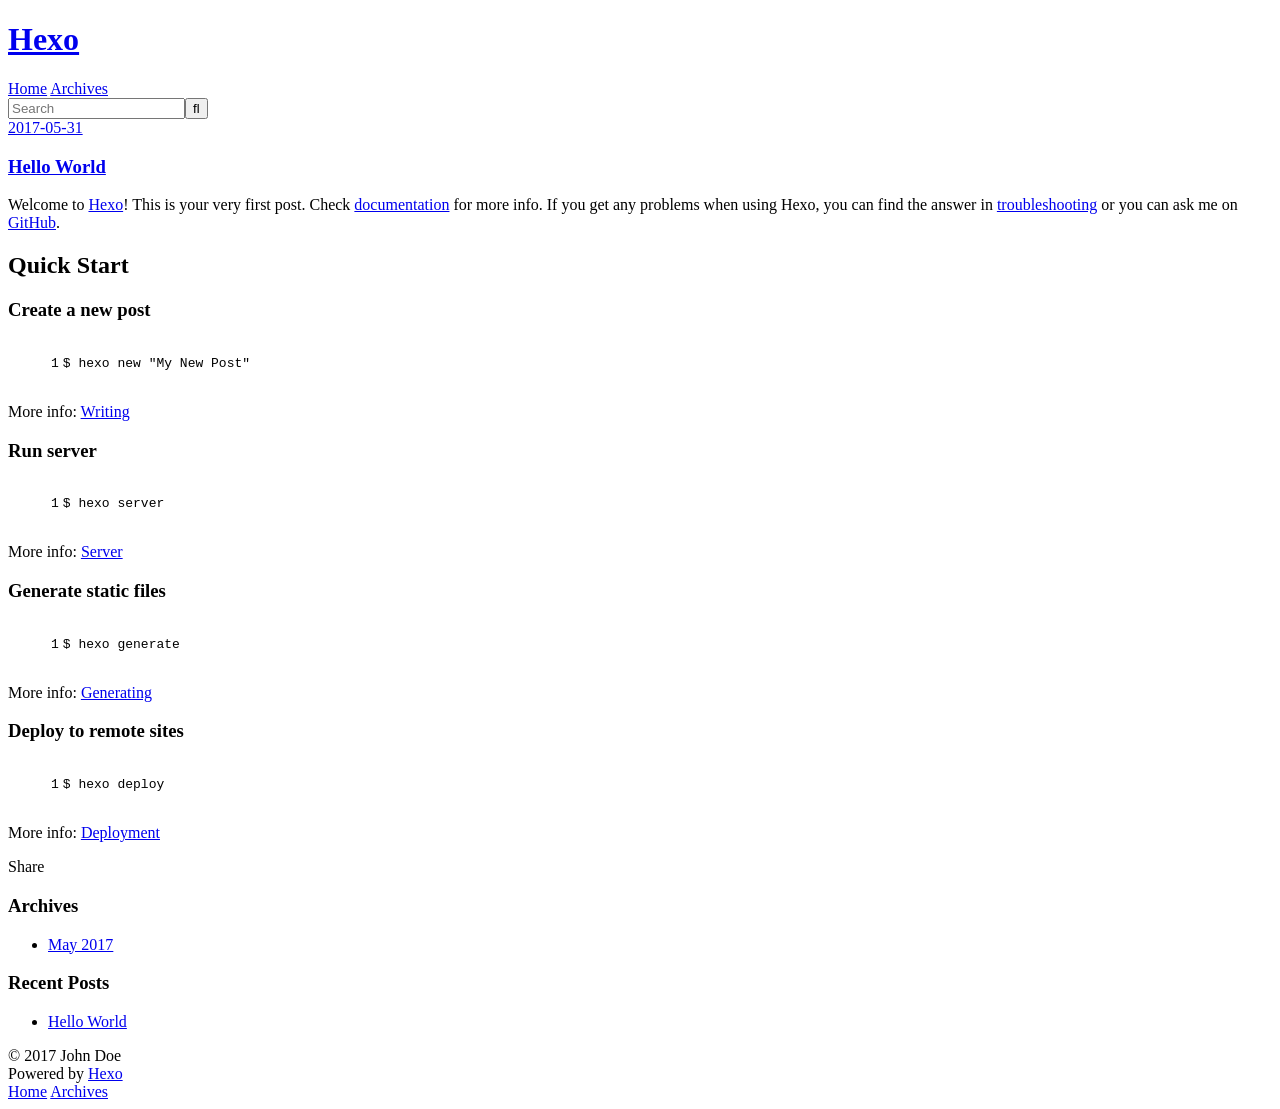
==== index.html @ 79f7629f "Site updated: 2017-05-31 01:10:40" ====
<!DOCTYPE html>
<html>
<head>
  <meta charset="utf-8">
  
  <title>Hexo</title>
  <meta name="viewport" content="width=device-width, initial-scale=1, maximum-scale=1">
  <meta property="og:type" content="website">
<meta property="og:title" content="Hexo">
<meta property="og:url" content="http://yoursite.com/index.html">
<meta property="og:site_name" content="Hexo">
<meta name="twitter:card" content="summary">
<meta name="twitter:title" content="Hexo">
  
    <link rel="alternate" href="/atom.xml" title="Hexo" type="application/atom+xml">
  
  
    <link rel="icon" href="/favicon.png">
  
  
    <link href="//fonts.googleapis.com/css?family=Source+Code+Pro" rel="stylesheet" type="text/css">
  
  <link rel="stylesheet" href="/css/style.css">
  

</head>

<body>
  <div id="container">
    <div id="wrap">
      <header id="header">
  <div id="banner"></div>
  <div id="header-outer" class="outer">
    <div id="header-title" class="inner">
      <h1 id="logo-wrap">
        <a href="/" id="logo">Hexo</a>
      </h1>
      
    </div>
    <div id="header-inner" class="inner">
      <nav id="main-nav">
        <a id="main-nav-toggle" class="nav-icon"></a>
        
          <a class="main-nav-link" href="/">Home</a>
        
          <a class="main-nav-link" href="/archives">Archives</a>
        
      </nav>
      <nav id="sub-nav">
        
          <a id="nav-rss-link" class="nav-icon" href="/atom.xml" title="RSS Feed"></a>
        
        <a id="nav-search-btn" class="nav-icon" title="Search"></a>
      </nav>
      <div id="search-form-wrap">
        <form action="//google.com/search" method="get" accept-charset="UTF-8" class="search-form"><input type="search" name="q" class="search-form-input" placeholder="Search"><button type="submit" class="search-form-submit">&#xF002;</button><input type="hidden" name="sitesearch" value="http://yoursite.com"></form>
      </div>
    </div>
  </div>
</header>
      <div class="outer">
        <section id="main">
  
    <article id="post-hello-world" class="article article-type-post" itemscope itemprop="blogPost">
  <div class="article-meta">
    <a href="/2017/05/31/hello-world/" class="article-date">
  <time datetime="2017-05-30T16:56:05.000Z" itemprop="datePublished">2017-05-31</time>
</a>
    
  </div>
  <div class="article-inner">
    
    
      <header class="article-header">
        
  
    <h1 itemprop="name">
      <a class="article-title" href="/2017/05/31/hello-world/">Hello World</a>
    </h1>
  

      </header>
    
    <div class="article-entry" itemprop="articleBody">
      
        <p>Welcome to <a href="https://hexo.io/" target="_blank" rel="external">Hexo</a>! This is your very first post. Check <a href="https://hexo.io/docs/" target="_blank" rel="external">documentation</a> for more info. If you get any problems when using Hexo, you can find the answer in <a href="https://hexo.io/docs/troubleshooting.html" target="_blank" rel="external">troubleshooting</a> or you can ask me on <a href="https://github.com/hexojs/hexo/issues" target="_blank" rel="external">GitHub</a>.</p>
<h2 id="Quick-Start"><a href="#Quick-Start" class="headerlink" title="Quick Start"></a>Quick Start</h2><h3 id="Create-a-new-post"><a href="#Create-a-new-post" class="headerlink" title="Create a new post"></a>Create a new post</h3><figure class="highlight bash"><table><tr><td class="gutter"><pre><div class="line">1</div></pre></td><td class="code"><pre><div class="line">$ hexo new <span class="string">"My New Post"</span></div></pre></td></tr></table></figure>
<p>More info: <a href="https://hexo.io/docs/writing.html" target="_blank" rel="external">Writing</a></p>
<h3 id="Run-server"><a href="#Run-server" class="headerlink" title="Run server"></a>Run server</h3><figure class="highlight bash"><table><tr><td class="gutter"><pre><div class="line">1</div></pre></td><td class="code"><pre><div class="line">$ hexo server</div></pre></td></tr></table></figure>
<p>More info: <a href="https://hexo.io/docs/server.html" target="_blank" rel="external">Server</a></p>
<h3 id="Generate-static-files"><a href="#Generate-static-files" class="headerlink" title="Generate static files"></a>Generate static files</h3><figure class="highlight bash"><table><tr><td class="gutter"><pre><div class="line">1</div></pre></td><td class="code"><pre><div class="line">$ hexo generate</div></pre></td></tr></table></figure>
<p>More info: <a href="https://hexo.io/docs/generating.html" target="_blank" rel="external">Generating</a></p>
<h3 id="Deploy-to-remote-sites"><a href="#Deploy-to-remote-sites" class="headerlink" title="Deploy to remote sites"></a>Deploy to remote sites</h3><figure class="highlight bash"><table><tr><td class="gutter"><pre><div class="line">1</div></pre></td><td class="code"><pre><div class="line">$ hexo deploy</div></pre></td></tr></table></figure>
<p>More info: <a href="https://hexo.io/docs/deployment.html" target="_blank" rel="external">Deployment</a></p>

      
    </div>
    <footer class="article-footer">
      <a data-url="http://yoursite.com/2017/05/31/hello-world/" data-id="cj3bt2xhp0000yphpkeyzbk67" class="article-share-link">Share</a>
      
      
    </footer>
  </div>
  
</article>


  

</section>
        
          <aside id="sidebar">
  
    

  
    

  
    
  
    
  <div class="widget-wrap">
    <h3 class="widget-title">Archives</h3>
    <div class="widget">
      <ul class="archive-list"><li class="archive-list-item"><a class="archive-list-link" href="/archives/2017/05/">May 2017</a></li></ul>
    </div>
  </div>


  
    
  <div class="widget-wrap">
    <h3 class="widget-title">Recent Posts</h3>
    <div class="widget">
      <ul>
        
          <li>
            <a href="/2017/05/31/hello-world/">Hello World</a>
          </li>
        
      </ul>
    </div>
  </div>

  
</aside>
        
      </div>
      <footer id="footer">
  
  <div class="outer">
    <div id="footer-info" class="inner">
      &copy; 2017 John Doe<br>
      Powered by <a href="http://hexo.io/" target="_blank">Hexo</a>
    </div>
  </div>
</footer>
    </div>
    <nav id="mobile-nav">
  
    <a href="/" class="mobile-nav-link">Home</a>
  
    <a href="/archives" class="mobile-nav-link">Archives</a>
  
</nav>
    

<script src="//ajax.googleapis.com/ajax/libs/jquery/2.0.3/jquery.min.js"></script>


  <link rel="stylesheet" href="/fancybox/jquery.fancybox.css">
  <script src="/fancybox/jquery.fancybox.pack.js"></script>


<script src="/js/script.js"></script>

  </div>
</body>
</html>
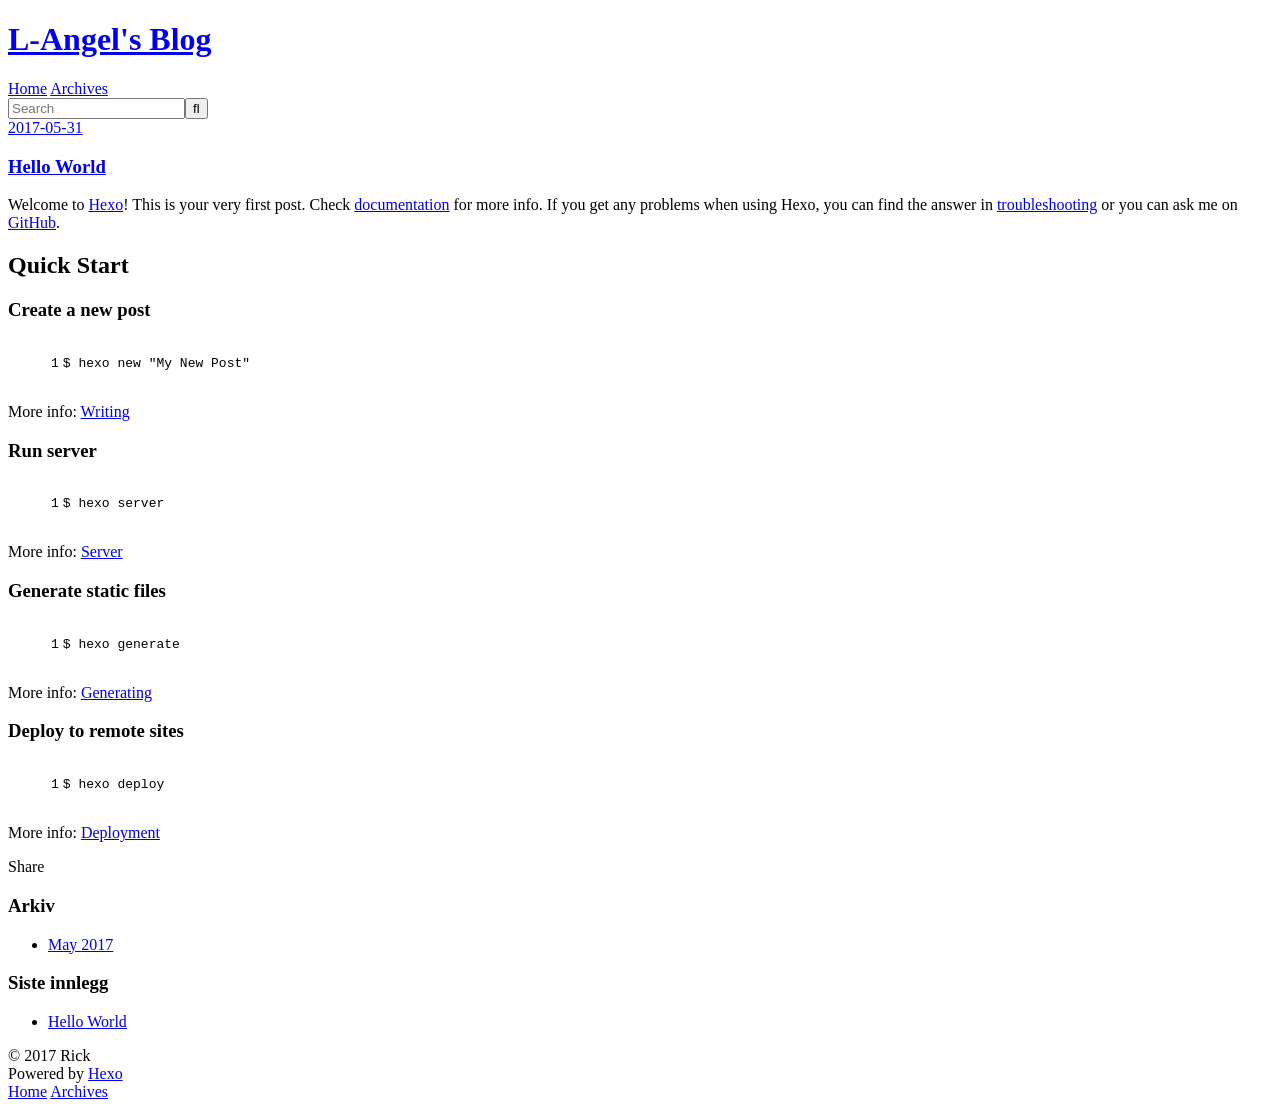
==== commit 2d90432e: "Site updated: 2017-05-31 01:12:09" ====
--- a/index.html
+++ b/index.html
@@ -3,16 +3,16 @@
 <head>
   <meta charset="utf-8">
   
-  <title>Hexo</title>
+  <title>L-Angel&#39;s Blog</title>
   <meta name="viewport" content="width=device-width, initial-scale=1, maximum-scale=1">
   <meta property="og:type" content="website">
-<meta property="og:title" content="Hexo">
-<meta property="og:url" content="http://yoursite.com/index.html">
-<meta property="og:site_name" content="Hexo">
+<meta property="og:title" content="L-Angel&#39;s Blog">
+<meta property="og:url" content="http://l-angel.net/index.html">
+<meta property="og:site_name" content="L-Angel&#39;s Blog">
 <meta name="twitter:card" content="summary">
-<meta name="twitter:title" content="Hexo">
+<meta name="twitter:title" content="L-Angel&#39;s Blog">
   
-    <link rel="alternate" href="/atom.xml" title="Hexo" type="application/atom+xml">
+    <link rel="alternate" href="/atom.xml" title="L-Angel&#39;s Blog" type="application/atom+xml">
   
   
     <link rel="icon" href="/favicon.png">
@@ -33,7 +33,7 @@
   <div id="header-outer" class="outer">
     <div id="header-title" class="inner">
       <h1 id="logo-wrap">
-        <a href="/" id="logo">Hexo</a>
+        <a href="/" id="logo">L-Angel&#39;s Blog</a>
       </h1>
       
     </div>
@@ -50,10 +50,10 @@
         
           <a id="nav-rss-link" class="nav-icon" href="/atom.xml" title="RSS Feed"></a>
         
-        <a id="nav-search-btn" class="nav-icon" title="Search"></a>
+        <a id="nav-search-btn" class="nav-icon" title="Søk"></a>
       </nav>
       <div id="search-form-wrap">
-        <form action="//google.com/search" method="get" accept-charset="UTF-8" class="search-form"><input type="search" name="q" class="search-form-input" placeholder="Search"><button type="submit" class="search-form-submit">&#xF002;</button><input type="hidden" name="sitesearch" value="http://yoursite.com"></form>
+        <form action="//google.com/search" method="get" accept-charset="UTF-8" class="search-form"><input type="search" name="q" class="search-form-input" placeholder="Search"><button type="submit" class="search-form-submit">&#xF002;</button><input type="hidden" name="sitesearch" value="http://l-angel.net"></form>
       </div>
     </div>
   </div>
@@ -96,7 +96,7 @@
       
     </div>
     <footer class="article-footer">
-      <a data-url="http://yoursite.com/2017/05/31/hello-world/" data-id="cj3bt2xhp0000yphpkeyzbk67" class="article-share-link">Share</a>
+      <a data-url="http://l-angel.net/2017/05/31/hello-world/" data-id="cj3btlwux000001hpoef4p6eh" class="article-share-link">Share</a>
       
       
     </footer>
@@ -121,7 +121,7 @@
   
     
   <div class="widget-wrap">
-    <h3 class="widget-title">Archives</h3>
+    <h3 class="widget-title">Arkiv</h3>
     <div class="widget">
       <ul class="archive-list"><li class="archive-list-item"><a class="archive-list-link" href="/archives/2017/05/">May 2017</a></li></ul>
     </div>
@@ -131,7 +131,7 @@
   
     
   <div class="widget-wrap">
-    <h3 class="widget-title">Recent Posts</h3>
+    <h3 class="widget-title">Siste innlegg</h3>
     <div class="widget">
       <ul>
         
@@ -151,7 +151,7 @@
   
   <div class="outer">
     <div id="footer-info" class="inner">
-      &copy; 2017 John Doe<br>
+      &copy; 2017 Rick<br>
       Powered by <a href="http://hexo.io/" target="_blank">Hexo</a>
     </div>
   </div>
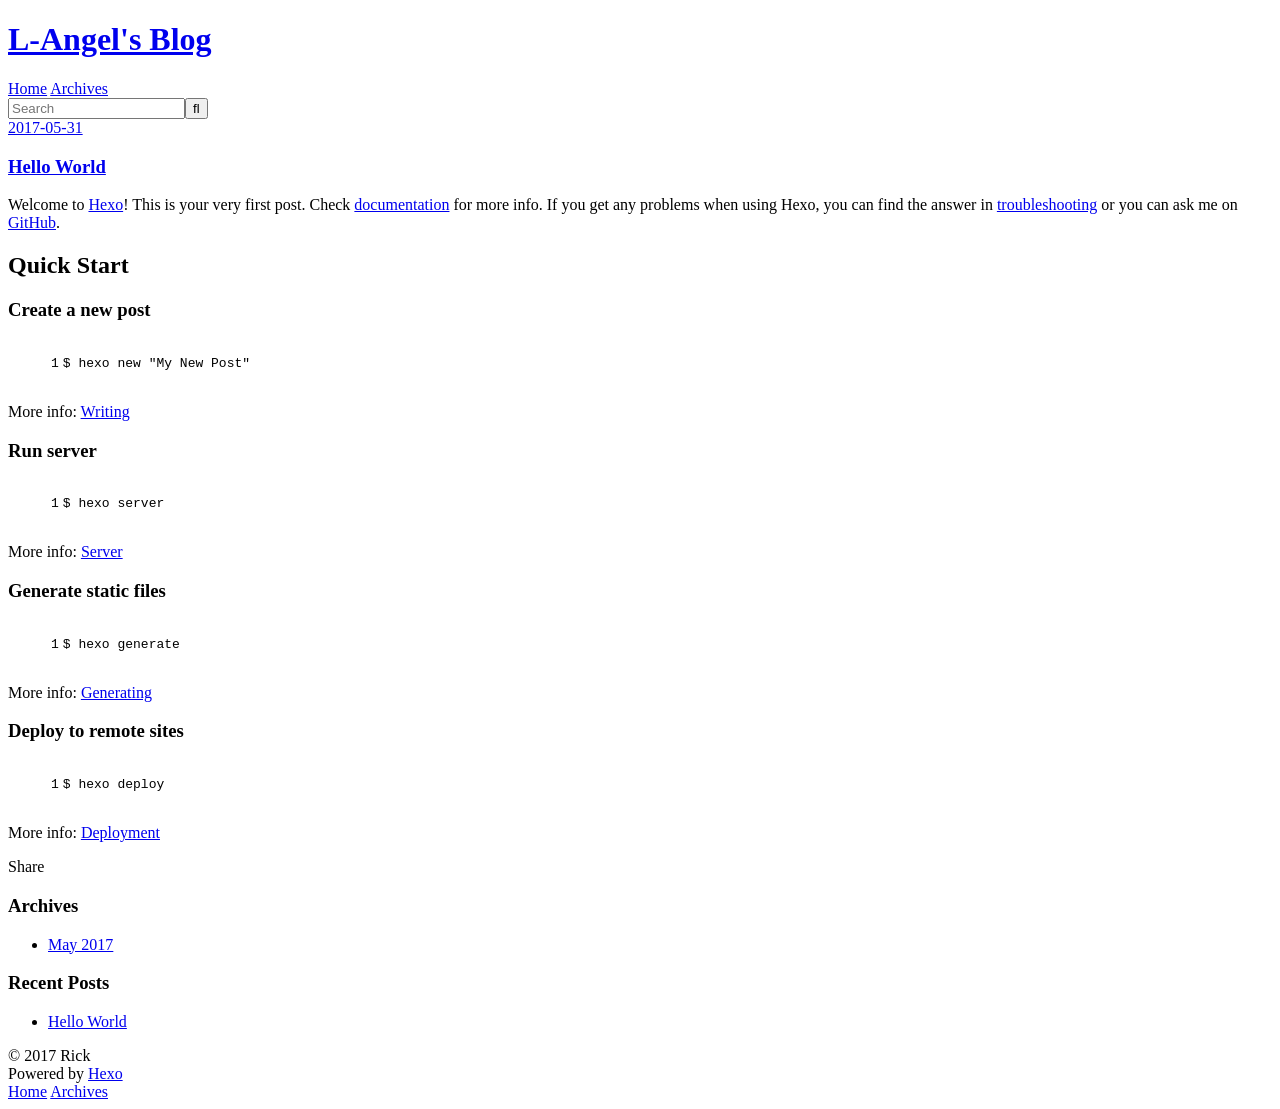
==== commit 33794821: "Site updated: 2017-05-31 01:12:41" ====
--- a/index.html
+++ b/index.html
@@ -50,7 +50,7 @@
         
           <a id="nav-rss-link" class="nav-icon" href="/atom.xml" title="RSS Feed"></a>
         
-        <a id="nav-search-btn" class="nav-icon" title="Søk"></a>
+        <a id="nav-search-btn" class="nav-icon" title="Search"></a>
       </nav>
       <div id="search-form-wrap">
         <form action="//google.com/search" method="get" accept-charset="UTF-8" class="search-form"><input type="search" name="q" class="search-form-input" placeholder="Search"><button type="submit" class="search-form-submit">&#xF002;</button><input type="hidden" name="sitesearch" value="http://l-angel.net"></form>
@@ -96,7 +96,7 @@
       
     </div>
     <footer class="article-footer">
-      <a data-url="http://l-angel.net/2017/05/31/hello-world/" data-id="cj3btlwux000001hpoef4p6eh" class="article-share-link">Share</a>
+      <a data-url="http://l-angel.net/2017/05/31/hello-world/" data-id="cj3btmihu000008hp4scx64ih" class="article-share-link">Share</a>
       
       
     </footer>
@@ -121,7 +121,7 @@
   
     
   <div class="widget-wrap">
-    <h3 class="widget-title">Arkiv</h3>
+    <h3 class="widget-title">Archives</h3>
     <div class="widget">
       <ul class="archive-list"><li class="archive-list-item"><a class="archive-list-link" href="/archives/2017/05/">May 2017</a></li></ul>
     </div>
@@ -131,7 +131,7 @@
   
     
   <div class="widget-wrap">
-    <h3 class="widget-title">Siste innlegg</h3>
+    <h3 class="widget-title">Recent Posts</h3>
     <div class="widget">
       <ul>
         
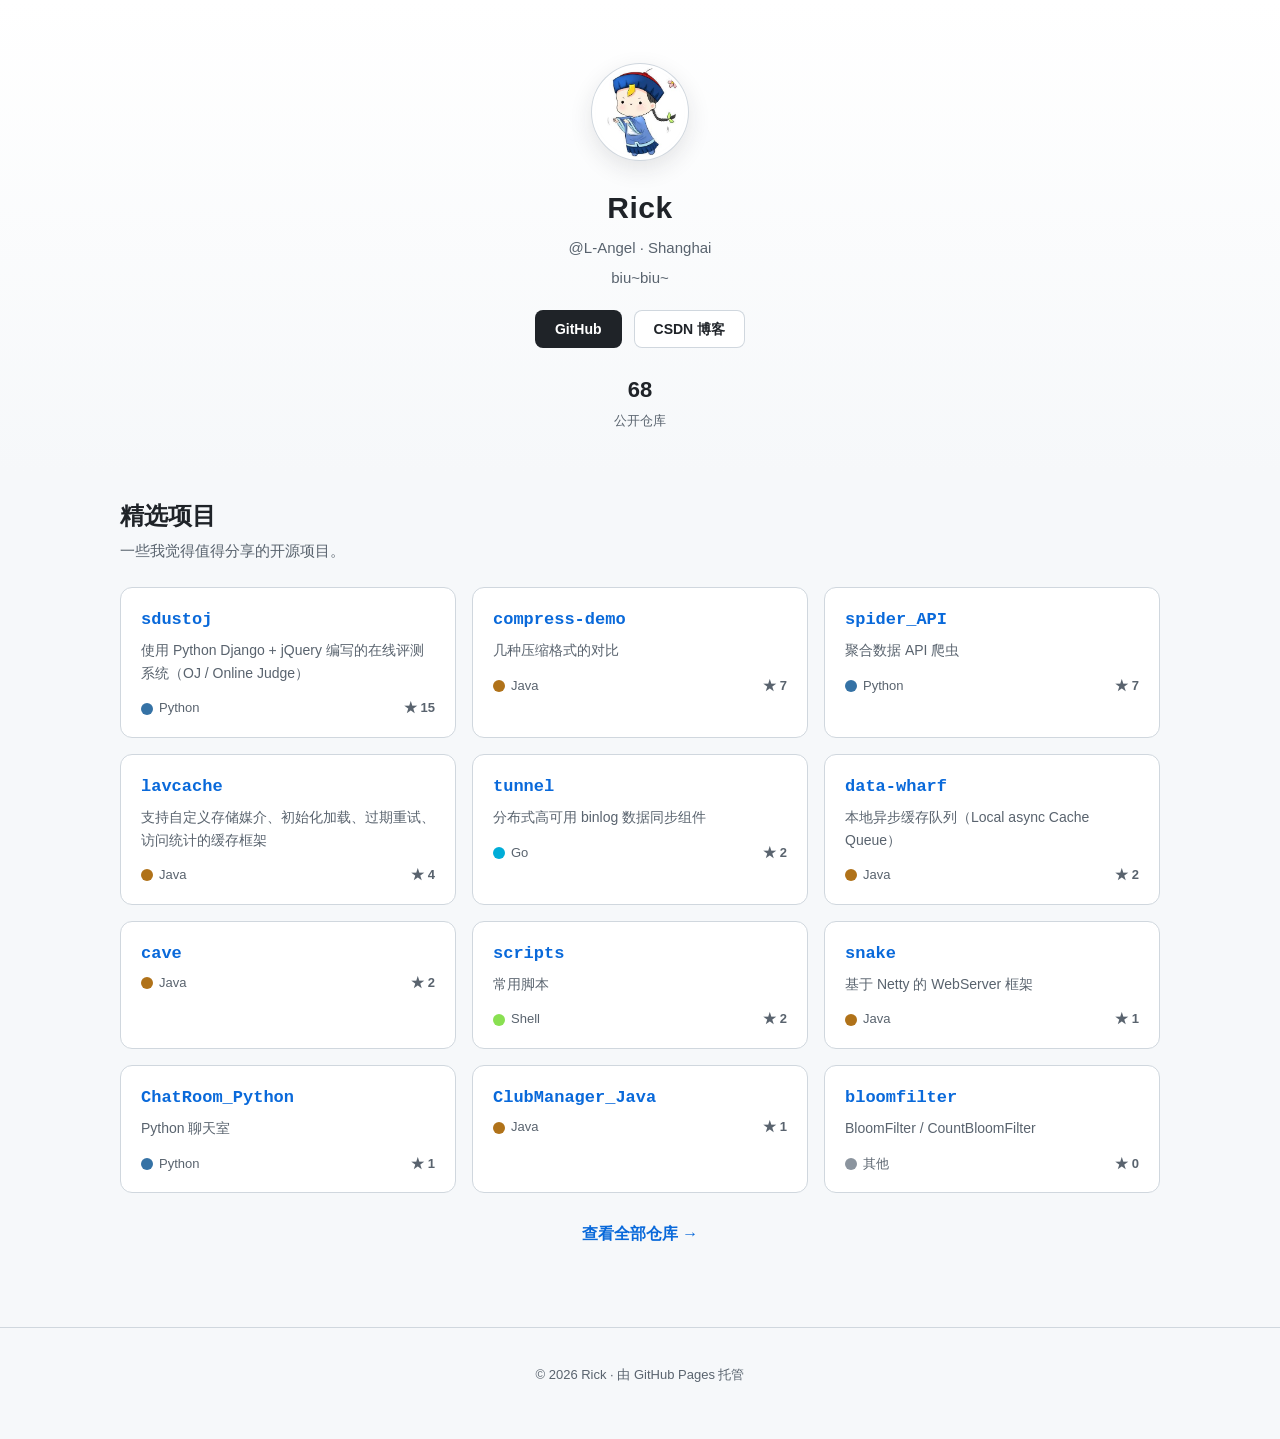
==== commit 98322e73: "Portal: rebuild site as open-source project portal" ====
--- a/index.html
+++ b/index.html
@@ -1,180 +1,102 @@
-<!DOCTYPE html>
-<html>
+<!doctype html>
+<html lang="zh-CN">
 <head>
   <meta charset="utf-8">
-  
-  <title>L-Angel&#39;s Blog</title>
-  <meta name="viewport" content="width=device-width, initial-scale=1, maximum-scale=1">
-  <meta property="og:type" content="website">
-<meta property="og:title" content="L-Angel&#39;s Blog">
-<meta property="og:url" content="http://l-angel.net/index.html">
-<meta property="og:site_name" content="L-Angel&#39;s Blog">
-<meta name="twitter:card" content="summary">
-<meta name="twitter:title" content="L-Angel&#39;s Blog">
-  
-    <link rel="alternate" href="/atom.xml" title="L-Angel&#39;s Blog" type="application/atom+xml">
-  
-  
-    <link rel="icon" href="/favicon.png">
-  
-  
-    <link href="//fonts.googleapis.com/css?family=Source+Code+Pro" rel="stylesheet" type="text/css">
-  
-  <link rel="stylesheet" href="/css/style.css">
-  
+  <meta name="viewport" content="width=device-width, initial-scale=1">
+  <title>Rick · 开源项目门户</title>
+  <meta name="description" content="Rick（L-Angel）的开源项目门户。">
+  <link rel="stylesheet" href="styles.css">
+</head>
+<body>
+  <header class="hero">
+    <img class="avatar" src="avatar.jpg" alt="Rick 的头像">
+    <h1>Rick</h1>
+    <p class="handle">@L-Angel · Shanghai</p>
+    <p class="bio">biu~biu~</p>
+    <div class="links">
+      <a class="btn" href="https://github.com/L-Angel">GitHub</a>
+      <a class="btn ghost" href="https://blog.csdn.net/u013542440">CSDN 博客</a>
+    </div>
+    <div class="stats">
+      <div class="stat"><strong>68</strong><span>公开仓库</span></div>
+    </div>
+  </header>
 
-</head>
+  <main>
+    <section class="projects">
+      <div class="section-head">
+        <h2>精选项目</h2>
+        <p>一些我觉得值得分享的开源项目。</p>
+      </div>
 
-<body>
-  <div id="container">
-    <div id="wrap">
-      <header id="header">
-  <div id="banner"></div>
-  <div id="header-outer" class="outer">
-    <div id="header-title" class="inner">
-      <h1 id="logo-wrap">
-        <a href="/" id="logo">L-Angel&#39;s Blog</a>
-      </h1>
-      
-    </div>
-    <div id="header-inner" class="inner">
-      <nav id="main-nav">
-        <a id="main-nav-toggle" class="nav-icon"></a>
-        
-          <a class="main-nav-link" href="/">Home</a>
-        
-          <a class="main-nav-link" href="/archives">Archives</a>
-        
-      </nav>
-      <nav id="sub-nav">
-        
-          <a id="nav-rss-link" class="nav-icon" href="/atom.xml" title="RSS Feed"></a>
-        
-        <a id="nav-search-btn" class="nav-icon" title="Search"></a>
-      </nav>
-      <div id="search-form-wrap">
-        <form action="//google.com/search" method="get" accept-charset="UTF-8" class="search-form"><input type="search" name="q" class="search-form-input" placeholder="Search"><button type="submit" class="search-form-submit">&#xF002;</button><input type="hidden" name="sitesearch" value="http://l-angel.net"></form>
+      <div class="grid">
+        <a class="card" href="https://github.com/L-Angel/sdustoj">
+          <h3>sdustoj</h3>
+          <p class="desc">使用 Python Django + jQuery 编写的在线评测系统（OJ / Online Judge）</p>
+          <div class="meta"><span class="lang"><i style="background:#3572A5"></i>Python</span><span class="stars">★ 15</span></div>
+        </a>
+        <a class="card" href="https://github.com/L-Angel/compress-demo">
+          <h3>compress-demo</h3>
+          <p class="desc">几种压缩格式的对比</p>
+          <div class="meta"><span class="lang"><i style="background:#b07219"></i>Java</span><span class="stars">★ 7</span></div>
+        </a>
+        <a class="card" href="https://github.com/L-Angel/spider_API">
+          <h3>spider_API</h3>
+          <p class="desc">聚合数据 API 爬虫</p>
+          <div class="meta"><span class="lang"><i style="background:#3572A5"></i>Python</span><span class="stars">★ 7</span></div>
+        </a>
+        <a class="card" href="https://github.com/L-Angel/lavcache">
+          <h3>lavcache</h3>
+          <p class="desc">支持自定义存储媒介、初始化加载、过期重试、访问统计的缓存框架</p>
+          <div class="meta"><span class="lang"><i style="background:#b07219"></i>Java</span><span class="stars">★ 4</span></div>
+        </a>
+        <a class="card" href="https://github.com/L-Angel/tunnel">
+          <h3>tunnel</h3>
+          <p class="desc">分布式高可用 binlog 数据同步组件</p>
+          <div class="meta"><span class="lang"><i style="background:#00ADD8"></i>Go</span><span class="stars">★ 2</span></div>
+        </a>
+        <a class="card" href="https://github.com/L-Angel/data-wharf">
+          <h3>data-wharf</h3>
+          <p class="desc">本地异步缓存队列（Local async Cache Queue）</p>
+          <div class="meta"><span class="lang"><i style="background:#b07219"></i>Java</span><span class="stars">★ 2</span></div>
+        </a>
+        <a class="card" href="https://github.com/L-Angel/cave">
+          <h3>cave</h3>
+          <div class="meta"><span class="lang"><i style="background:#b07219"></i>Java</span><span class="stars">★ 2</span></div>
+        </a>
+        <a class="card" href="https://github.com/L-Angel/scripts">
+          <h3>scripts</h3>
+          <p class="desc">常用脚本</p>
+          <div class="meta"><span class="lang"><i style="background:#89e051"></i>Shell</span><span class="stars">★ 2</span></div>
+        </a>
+        <a class="card" href="https://github.com/L-Angel/snake">
+          <h3>snake</h3>
+          <p class="desc">基于 Netty 的 WebServer 框架</p>
+          <div class="meta"><span class="lang"><i style="background:#b07219"></i>Java</span><span class="stars">★ 1</span></div>
+        </a>
+        <a class="card" href="https://github.com/L-Angel/ChatRoom_Python">
+          <h3>ChatRoom_Python</h3>
+          <p class="desc">Python 聊天室</p>
+          <div class="meta"><span class="lang"><i style="background:#3572A5"></i>Python</span><span class="stars">★ 1</span></div>
+        </a>
+        <a class="card" href="https://github.com/L-Angel/ClubManager_Java">
+          <h3>ClubManager_Java</h3>
+          <div class="meta"><span class="lang"><i style="background:#b07219"></i>Java</span><span class="stars">★ 1</span></div>
+        </a>
+        <a class="card" href="https://github.com/L-Angel/bloomfilter">
+          <h3>bloomfilter</h3>
+          <p class="desc">BloomFilter / CountBloomFilter</p>
+          <div class="meta"><span class="lang"><i style="background:#8b949e"></i>其他</span><span class="stars">★ 0</span></div>
+        </a>
       </div>
-    </div>
-  </div>
-</header>
-      <div class="outer">
-        <section id="main">
-  
-    <article id="post-hello-world" class="article article-type-post" itemscope itemprop="blogPost">
-  <div class="article-meta">
-    <a href="/2017/05/31/hello-world/" class="article-date">
-  <time datetime="2017-05-30T16:56:05.000Z" itemprop="datePublished">2017-05-31</time>
-</a>
-    
-  </div>
-  <div class="article-inner">
-    
-    
-      <header class="article-header">
-        
-  
-    <h1 itemprop="name">
-      <a class="article-title" href="/2017/05/31/hello-world/">Hello World</a>
-    </h1>
-  
 
-      </header>
-    
-    <div class="article-entry" itemprop="articleBody">
-      
-        <p>Welcome to <a href="https://hexo.io/" target="_blank" rel="external">Hexo</a>! This is your very first post. Check <a href="https://hexo.io/docs/" target="_blank" rel="external">documentation</a> for more info. If you get any problems when using Hexo, you can find the answer in <a href="https://hexo.io/docs/troubleshooting.html" target="_blank" rel="external">troubleshooting</a> or you can ask me on <a href="https://github.com/hexojs/hexo/issues" target="_blank" rel="external">GitHub</a>.</p>
-<h2 id="Quick-Start"><a href="#Quick-Start" class="headerlink" title="Quick Start"></a>Quick Start</h2><h3 id="Create-a-new-post"><a href="#Create-a-new-post" class="headerlink" title="Create a new post"></a>Create a new post</h3><figure class="highlight bash"><table><tr><td class="gutter"><pre><div class="line">1</div></pre></td><td class="code"><pre><div class="line">$ hexo new <span class="string">"My New Post"</span></div></pre></td></tr></table></figure>
-<p>More info: <a href="https://hexo.io/docs/writing.html" target="_blank" rel="external">Writing</a></p>
-<h3 id="Run-server"><a href="#Run-server" class="headerlink" title="Run server"></a>Run server</h3><figure class="highlight bash"><table><tr><td class="gutter"><pre><div class="line">1</div></pre></td><td class="code"><pre><div class="line">$ hexo server</div></pre></td></tr></table></figure>
-<p>More info: <a href="https://hexo.io/docs/server.html" target="_blank" rel="external">Server</a></p>
-<h3 id="Generate-static-files"><a href="#Generate-static-files" class="headerlink" title="Generate static files"></a>Generate static files</h3><figure class="highlight bash"><table><tr><td class="gutter"><pre><div class="line">1</div></pre></td><td class="code"><pre><div class="line">$ hexo generate</div></pre></td></tr></table></figure>
-<p>More info: <a href="https://hexo.io/docs/generating.html" target="_blank" rel="external">Generating</a></p>
-<h3 id="Deploy-to-remote-sites"><a href="#Deploy-to-remote-sites" class="headerlink" title="Deploy to remote sites"></a>Deploy to remote sites</h3><figure class="highlight bash"><table><tr><td class="gutter"><pre><div class="line">1</div></pre></td><td class="code"><pre><div class="line">$ hexo deploy</div></pre></td></tr></table></figure>
-<p>More info: <a href="https://hexo.io/docs/deployment.html" target="_blank" rel="external">Deployment</a></p>
+      <p class="more"><a href="https://github.com/L-Angel?tab=repositories">查看全部仓库 →</a></p>
+    </section>
+  </main>
 
-      
-    </div>
-    <footer class="article-footer">
-      <a data-url="http://l-angel.net/2017/05/31/hello-world/" data-id="cj3btmihu000008hp4scx64ih" class="article-share-link">Share</a>
-      
-      
-    </footer>
-  </div>
-  
-</article>
-
-
-  
-
-</section>
-        
-          <aside id="sidebar">
-  
-    
-
-  
-    
-
-  
-    
-  
-    
-  <div class="widget-wrap">
-    <h3 class="widget-title">Archives</h3>
-    <div class="widget">
-      <ul class="archive-list"><li class="archive-list-item"><a class="archive-list-link" href="/archives/2017/05/">May 2017</a></li></ul>
-    </div>
-  </div>
-
-
-  
-    
-  <div class="widget-wrap">
-    <h3 class="widget-title">Recent Posts</h3>
-    <div class="widget">
-      <ul>
-        
-          <li>
-            <a href="/2017/05/31/hello-world/">Hello World</a>
-          </li>
-        
-      </ul>
-    </div>
-  </div>
-
-  
-</aside>
-        
-      </div>
-      <footer id="footer">
-  
-  <div class="outer">
-    <div id="footer-info" class="inner">
-      &copy; 2017 Rick<br>
-      Powered by <a href="http://hexo.io/" target="_blank">Hexo</a>
-    </div>
-  </div>
-</footer>
-    </div>
-    <nav id="mobile-nav">
-  
-    <a href="/" class="mobile-nav-link">Home</a>
-  
-    <a href="/archives" class="mobile-nav-link">Archives</a>
-  
-</nav>
-    
-
-<script src="//ajax.googleapis.com/ajax/libs/jquery/2.0.3/jquery.min.js"></script>
-
-
-  <link rel="stylesheet" href="/fancybox/jquery.fancybox.css">
-  <script src="/fancybox/jquery.fancybox.pack.js"></script>
-
-
-<script src="/js/script.js"></script>
-
-  </div>
+  <footer>
+    <p>© <span id="year"></span> Rick · 由 GitHub Pages 托管</p>
+    <script>document.getElementById('year').textContent = new Date().getFullYear();</script>
+  </footer>
 </body>
-</html>+</html>
--- a/styles.css
+++ b/styles.css
@@ -0,0 +1,150 @@
+:root {
+  --bg: #f6f8fa;
+  --surface: #ffffff;
+  --border: #d0d7de;
+  --text: #1f2328;
+  --muted: #59636e;
+  --accent: #0969da;
+  --radius: 12px;
+}
+
+* { box-sizing: border-box; }
+
+html, body {
+  margin: 0;
+  padding: 0;
+}
+
+body {
+  font-family: -apple-system, BlinkMacSystemFont, "Segoe UI", "PingFang SC",
+    "Hiragino Sans GB", "Microsoft YaHei", Helvetica, Arial, sans-serif;
+  background: var(--bg);
+  color: var(--text);
+  line-height: 1.6;
+  -webkit-font-smoothing: antialiased;
+}
+
+a { color: var(--accent); text-decoration: none; }
+a:hover { text-decoration: underline; }
+
+/* Hero */
+.hero {
+  text-align: center;
+  padding: 64px 20px 40px;
+  background: linear-gradient(180deg, #ffffff 0%, var(--bg) 100%);
+}
+
+.avatar {
+  width: 96px;
+  height: 96px;
+  border-radius: 50%;
+  border: 3px solid #fff;
+  box-shadow: 0 0 0 1px var(--border), 0 8px 24px rgba(31, 35, 40, 0.12);
+  background: #eaeef2;
+}
+
+.hero h1 {
+  margin: 16px 0 0;
+  font-size: 30px;
+  letter-spacing: 0.5px;
+}
+
+.handle { margin: 4px 0 0; color: var(--muted); font-size: 15px; }
+.bio { margin: 6px 0 0; color: var(--muted); font-size: 15px; }
+
+.links { margin-top: 20px; display: flex; gap: 12px; justify-content: center; }
+
+.btn {
+  display: inline-block;
+  padding: 8px 20px;
+  border-radius: 8px;
+  background: #1f2328;
+  color: #fff;
+  font-weight: 600;
+  font-size: 14px;
+}
+.btn:hover { background: #2d333b; text-decoration: none; }
+.btn.ghost {
+  background: var(--surface);
+  color: var(--text);
+  box-shadow: inset 0 0 0 1px var(--border);
+}
+.btn.ghost:hover { background: #f0f3f6; }
+
+.stats { margin-top: 24px; display: flex; justify-content: center; }
+.stat { text-align: center; }
+.stat strong { display: block; font-size: 22px; }
+.stat span { color: var(--muted); font-size: 13px; }
+
+/* Projects */
+.projects {
+  max-width: 1080px;
+  margin: 0 auto;
+  padding: 24px 20px 64px;
+}
+
+.section-head h2 { margin: 0 0 4px; font-size: 24px; }
+.section-head p { margin: 0 0 24px; color: var(--muted); font-size: 15px; }
+
+.grid {
+  display: grid;
+  grid-template-columns: repeat(auto-fill, minmax(300px, 1fr));
+  gap: 16px;
+}
+
+.card {
+  display: block;
+  background: var(--surface);
+  border: 1px solid var(--border);
+  border-radius: var(--radius);
+  padding: 18px 20px;
+  color: var(--text);
+  transition: transform 0.12s ease, box-shadow 0.12s ease;
+}
+.card:hover {
+  transform: translateY(-2px);
+  box-shadow: 0 8px 24px rgba(31, 35, 40, 0.10);
+  text-decoration: none;
+}
+
+.card h3 {
+  margin: 0 0 6px;
+  font-size: 17px;
+  font-family: ui-monospace, SFMono-Regular, "SF Mono", Menlo, Consolas, monospace;
+  color: var(--accent);
+}
+
+.card .desc {
+  margin: 0 0 14px;
+  color: var(--muted);
+  font-size: 14px;
+}
+
+.card .meta {
+  display: flex;
+  align-items: center;
+  justify-content: space-between;
+  font-size: 13px;
+  color: var(--muted);
+}
+
+.lang { display: inline-flex; align-items: center; gap: 6px; }
+.lang i {
+  width: 12px;
+  height: 12px;
+  border-radius: 50%;
+  display: inline-block;
+}
+
+.stars { font-weight: 600; }
+
+.more { margin-top: 28px; text-align: center; }
+.more a { font-weight: 600; }
+
+footer {
+  text-align: center;
+  padding: 24px 20px 40px;
+  color: var(--muted);
+  font-size: 13px;
+  border-top: 1px solid var(--border);
+}
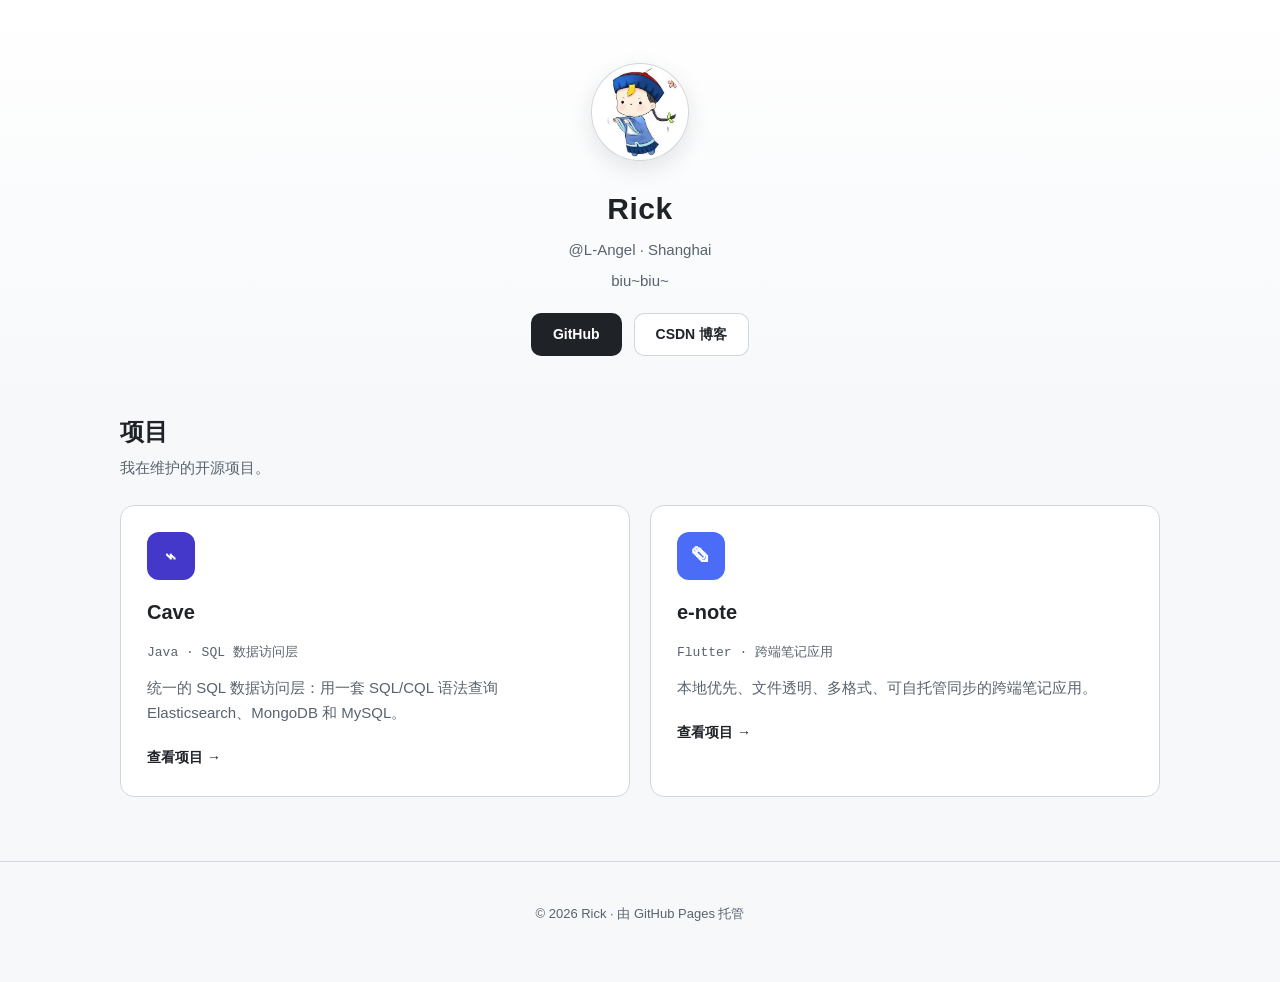
==== commit ad91058e: "门户重构：仅展示 Cave 与 e-note，并为两个项目添加介绍推广页" ====
--- a/index.html
+++ b/index.html
@@ -3,8 +3,8 @@
 <head>
   <meta charset="utf-8">
   <meta name="viewport" content="width=device-width, initial-scale=1">
-  <title>Rick · 开源项目门户</title>
-  <meta name="description" content="Rick（L-Angel）的开源项目门户。">
+  <title>Rick · 开源项目</title>
+  <meta name="description" content="Rick（L-Angel）的开源项目门户：Cave 与 e-note。">
   <link rel="stylesheet" href="styles.css">
 </head>
 <body>
@@ -17,80 +17,32 @@
       <a class="btn" href="https://github.com/L-Angel">GitHub</a>
       <a class="btn ghost" href="https://blog.csdn.net/u013542440">CSDN 博客</a>
     </div>
-    <div class="stats">
-      <div class="stat"><strong>68</strong><span>公开仓库</span></div>
-    </div>
   </header>
 
   <main>
-    <section class="projects">
+    <section class="section">
       <div class="section-head">
-        <h2>精选项目</h2>
-        <p>一些我觉得值得分享的开源项目。</p>
+        <h2>项目</h2>
+        <p>我在维护的开源项目。</p>
       </div>
 
-      <div class="grid">
-        <a class="card" href="https://github.com/L-Angel/sdustoj">
-          <h3>sdustoj</h3>
-          <p class="desc">使用 Python Django + jQuery 编写的在线评测系统（OJ / Online Judge）</p>
-          <div class="meta"><span class="lang"><i style="background:#3572A5"></i>Python</span><span class="stars">★ 15</span></div>
+      <div class="projects-grid">
+        <a class="project" href="cave/">
+          <div class="mark" style="background:#4338ca">⌁</div>
+          <h3>Cave</h3>
+          <p class="tag">Java · SQL 数据访问层</p>
+          <p class="desc">统一的 SQL 数据访问层：用一套 SQL/CQL 语法查询 Elasticsearch、MongoDB 和 MySQL。</p>
+          <span class="go">查看项目 →</span>
         </a>
-        <a class="card" href="https://github.com/L-Angel/compress-demo">
-          <h3>compress-demo</h3>
-          <p class="desc">几种压缩格式的对比</p>
-          <div class="meta"><span class="lang"><i style="background:#b07219"></i>Java</span><span class="stars">★ 7</span></div>
-        </a>
-        <a class="card" href="https://github.com/L-Angel/spider_API">
-          <h3>spider_API</h3>
-          <p class="desc">聚合数据 API 爬虫</p>
-          <div class="meta"><span class="lang"><i style="background:#3572A5"></i>Python</span><span class="stars">★ 7</span></div>
-        </a>
-        <a class="card" href="https://github.com/L-Angel/lavcache">
-          <h3>lavcache</h3>
-          <p class="desc">支持自定义存储媒介、初始化加载、过期重试、访问统计的缓存框架</p>
-          <div class="meta"><span class="lang"><i style="background:#b07219"></i>Java</span><span class="stars">★ 4</span></div>
-        </a>
-        <a class="card" href="https://github.com/L-Angel/tunnel">
-          <h3>tunnel</h3>
-          <p class="desc">分布式高可用 binlog 数据同步组件</p>
-          <div class="meta"><span class="lang"><i style="background:#00ADD8"></i>Go</span><span class="stars">★ 2</span></div>
-        </a>
-        <a class="card" href="https://github.com/L-Angel/data-wharf">
-          <h3>data-wharf</h3>
-          <p class="desc">本地异步缓存队列（Local async Cache Queue）</p>
-          <div class="meta"><span class="lang"><i style="background:#b07219"></i>Java</span><span class="stars">★ 2</span></div>
-        </a>
-        <a class="card" href="https://github.com/L-Angel/cave">
-          <h3>cave</h3>
-          <div class="meta"><span class="lang"><i style="background:#b07219"></i>Java</span><span class="stars">★ 2</span></div>
-        </a>
-        <a class="card" href="https://github.com/L-Angel/scripts">
-          <h3>scripts</h3>
-          <p class="desc">常用脚本</p>
-          <div class="meta"><span class="lang"><i style="background:#89e051"></i>Shell</span><span class="stars">★ 2</span></div>
-        </a>
-        <a class="card" href="https://github.com/L-Angel/snake">
-          <h3>snake</h3>
-          <p class="desc">基于 Netty 的 WebServer 框架</p>
-          <div class="meta"><span class="lang"><i style="background:#b07219"></i>Java</span><span class="stars">★ 1</span></div>
-        </a>
-        <a class="card" href="https://github.com/L-Angel/ChatRoom_Python">
-          <h3>ChatRoom_Python</h3>
-          <p class="desc">Python 聊天室</p>
-          <div class="meta"><span class="lang"><i style="background:#3572A5"></i>Python</span><span class="stars">★ 1</span></div>
-        </a>
-        <a class="card" href="https://github.com/L-Angel/ClubManager_Java">
-          <h3>ClubManager_Java</h3>
-          <div class="meta"><span class="lang"><i style="background:#b07219"></i>Java</span><span class="stars">★ 1</span></div>
-        </a>
-        <a class="card" href="https://github.com/L-Angel/bloomfilter">
-          <h3>bloomfilter</h3>
-          <p class="desc">BloomFilter / CountBloomFilter</p>
-          <div class="meta"><span class="lang"><i style="background:#8b949e"></i>其他</span><span class="stars">★ 0</span></div>
+
+        <a class="project" href="enote/">
+          <div class="mark" style="background:#4A6CF7">✎</div>
+          <h3>e-note</h3>
+          <p class="tag">Flutter · 跨端笔记应用</p>
+          <p class="desc">本地优先、文件透明、多格式、可自托管同步的跨端笔记应用。</p>
+          <span class="go">查看项目 →</span>
         </a>
       </div>
-
-      <p class="more"><a href="https://github.com/L-Angel?tab=repositories">查看全部仓库 →</a></p>
     </section>
   </main>
 
--- a/styles.css
+++ b/styles.css
@@ -5,65 +5,43 @@
   --text: #1f2328;
   --muted: #59636e;
   --accent: #0969da;
-  --radius: 12px;
+  --accent-soft: #eef4ff;
+  --radius: 14px;
+  --maxw: 1080px;
+  --mono: ui-monospace, SFMono-Regular, "SF Mono", Menlo, Consolas, monospace;
 }
 
 * { box-sizing: border-box; }
 
-html, body {
-  margin: 0;
-  padding: 0;
-}
+html, body { margin: 0; padding: 0; }
 
 body {
   font-family: -apple-system, BlinkMacSystemFont, "Segoe UI", "PingFang SC",
     "Hiragino Sans GB", "Microsoft YaHei", Helvetica, Arial, sans-serif;
   background: var(--bg);
   color: var(--text);
-  line-height: 1.6;
+  line-height: 1.65;
   -webkit-font-smoothing: antialiased;
 }
 
 a { color: var(--accent); text-decoration: none; }
 a:hover { text-decoration: underline; }
 
-/* Hero */
-.hero {
-  text-align: center;
-  padding: 64px 20px 40px;
-  background: linear-gradient(180deg, #ffffff 0%, var(--bg) 100%);
-}
-
-.avatar {
-  width: 96px;
-  height: 96px;
-  border-radius: 50%;
-  border: 3px solid #fff;
-  box-shadow: 0 0 0 1px var(--border), 0 8px 24px rgba(31, 35, 40, 0.12);
-  background: #eaeef2;
-}
-
-.hero h1 {
-  margin: 16px 0 0;
-  font-size: 30px;
-  letter-spacing: 0.5px;
-}
-
-.handle { margin: 4px 0 0; color: var(--muted); font-size: 15px; }
-.bio { margin: 6px 0 0; color: var(--muted); font-size: 15px; }
-
-.links { margin-top: 20px; display: flex; gap: 12px; justify-content: center; }
-
+.wrap { max-width: var(--maxw); margin: 0 auto; padding: 0 20px; }
+
+/* ---------- Buttons & badges ---------- */
 .btn {
   display: inline-block;
-  padding: 8px 20px;
-  border-radius: 8px;
+  padding: 10px 22px;
+  border-radius: 10px;
   background: #1f2328;
   color: #fff;
   font-weight: 600;
   font-size: 14px;
 }
 .btn:hover { background: #2d333b; text-decoration: none; }
+.btn.primary { background: var(--accent); }
+.btn.primary:hover { background: color-mix(in srgb, var(--accent) 85%, #000); }
 .btn.ghost {
   background: var(--surface);
   color: var(--text);
@@ -71,80 +49,204 @@
 }
 .btn.ghost:hover { background: #f0f3f6; }
 
-.stats { margin-top: 24px; display: flex; justify-content: center; }
-.stat { text-align: center; }
-.stat strong { display: block; font-size: 22px; }
-.stat span { color: var(--muted); font-size: 13px; }
-
-/* Projects */
-.projects {
-  max-width: 1080px;
-  margin: 0 auto;
-  padding: 24px 20px 64px;
-}
-
+.badges { display: flex; flex-wrap: wrap; gap: 8px; justify-content: center; }
+.badge {
+  display: inline-flex;
+  align-items: center;
+  gap: 6px;
+  padding: 4px 12px;
+  border-radius: 999px;
+  background: var(--surface);
+  color: var(--muted);
+  font-size: 13px;
+  box-shadow: inset 0 0 0 1px var(--border);
+}
+.badge b { color: var(--text); font-weight: 600; }
+
+/* ---------- Portal hero ---------- */
+.hero {
+  text-align: center;
+  padding: 64px 20px 48px;
+  background: linear-gradient(180deg, #ffffff 0%, var(--bg) 100%);
+}
+.avatar {
+  width: 96px; height: 96px;
+  border-radius: 50%;
+  border: 3px solid #fff;
+  box-shadow: 0 0 0 1px var(--border), 0 8px 24px rgba(31,35,40,.12);
+  background: #eaeef2;
+}
+.hero h1 { margin: 16px 0 0; font-size: 30px; letter-spacing: .5px; }
+.handle { margin: 4px 0 0; color: var(--muted); font-size: 15px; }
+.bio { margin: 6px 0 0; color: var(--muted); font-size: 15px; }
+.links { margin-top: 20px; display: flex; gap: 12px; justify-content: center; }
+
+/* ---------- Portal project cards ---------- */
+.section { max-width: var(--maxw); margin: 0 auto; padding: 8px 20px 64px; }
 .section-head h2 { margin: 0 0 4px; font-size: 24px; }
 .section-head p { margin: 0 0 24px; color: var(--muted); font-size: 15px; }
 
-.grid {
-  display: grid;
-  grid-template-columns: repeat(auto-fill, minmax(300px, 1fr));
-  gap: 16px;
-}
-
-.card {
+.projects-grid { display: grid; grid-template-columns: repeat(auto-fit, minmax(320px, 1fr)); gap: 20px; }
+
+.project {
   display: block;
   background: var(--surface);
   border: 1px solid var(--border);
   border-radius: var(--radius);
-  padding: 18px 20px;
-  color: var(--text);
-  transition: transform 0.12s ease, box-shadow 0.12s ease;
-}
-.card:hover {
-  transform: translateY(-2px);
-  box-shadow: 0 8px 24px rgba(31, 35, 40, 0.10);
-  text-decoration: none;
-}
-
-.card h3 {
-  margin: 0 0 6px;
-  font-size: 17px;
-  font-family: ui-monospace, SFMono-Regular, "SF Mono", Menlo, Consolas, monospace;
+  padding: 26px;
+  color: var(--text);
+  position: relative;
+  overflow: hidden;
+  transition: transform .12s ease, box-shadow .12s ease;
+}
+.project:hover { transform: translateY(-3px); box-shadow: 0 10px 28px rgba(31,35,40,.12); text-decoration: none; }
+.project .mark {
+  width: 48px; height: 48px;
+  border-radius: 12px;
+  display: grid; place-items: center;
+  font-weight: 700; font-size: 20px;
+  color: #fff;
+  margin-bottom: 16px;
+}
+.project h3 { margin: 0 0 6px; font-size: 20px; }
+.project .tag { color: var(--muted); font-size: 13px; font-family: var(--mono); }
+.project .desc { margin: 12px 0 18px; color: var(--muted); font-size: 15px; }
+.project .go { font-weight: 600; font-size: 14px; }
+
+/* ---------- Promo hero ---------- */
+.promo-hero {
+  text-align: center;
+  padding: 72px 20px 56px;
+  background:
+    radial-gradient(900px 360px at 50% -80px, var(--accent-soft), transparent 70%),
+    linear-gradient(180deg, #ffffff 0%, var(--bg) 100%);
+}
+.promo-hero .kicker { color: var(--accent); font-weight: 700; font-size: 14px; letter-spacing: 2px; text-transform: uppercase; }
+.promo-hero h1 { margin: 12px 0 0; font-size: 44px; line-height: 1.15; }
+.promo-hero .subtitle { margin: 16px auto 0; max-width: 720px; color: var(--muted); font-size: 18px; }
+.promo-hero .actions { margin-top: 26px; display: flex; gap: 12px; justify-content: center; flex-wrap: wrap; }
+.promo-hero .badges { margin-top: 22px; }
+
+/* ---------- Trust bar ---------- */
+.trust { display: flex; flex-wrap: wrap; gap: 12px; justify-content: center; margin: 0 0 8px; }
+.trust span {
+  background: var(--surface);
+  border: 1px solid var(--border);
+  border-radius: 999px;
+  padding: 8px 18px;
+  font-size: 14px;
+  font-weight: 600;
+  color: var(--text);
+}
+
+/* ---------- Generic sections ---------- */
+.block { padding: 40px 0; border-top: 1px solid var(--border); }
+.block h2 { font-size: 26px; margin: 0 0 6px; }
+.block .lead { color: var(--muted); margin: 0 0 24px; font-size: 15px; }
+
+.feature-grid { display: grid; grid-template-columns: repeat(auto-fill, minmax(240px, 1fr)); gap: 16px; }
+.feature {
+  background: var(--surface);
+  border: 1px solid var(--border);
+  border-radius: var(--radius);
+  padding: 20px;
+}
+.feature h3 { margin: 0 0 8px; font-size: 16px; }
+.feature p { margin: 0; color: var(--muted); font-size: 14px; }
+
+/* ---------- Architecture diagram ---------- */
+.arch {
+  background: #0d1117;
+  color: #c9d1d9;
+  border-radius: var(--radius);
+  padding: 26px 28px;
+  font-family: var(--mono);
+  font-size: 13.5px;
+  line-height: 1.7;
+  overflow-x: auto;
+}
+.arch .row { display: flex; align-items: center; gap: 10px; white-space: nowrap; }
+.arch .arrow { color: #8b949e; }
+.arch .node {
+  background: #161b22;
+  border: 1px solid #30363d;
+  border-radius: 8px;
+  padding: 4px 12px;
+  color: #e6edf3;
+}
+.arch .node.hl { border-color: var(--accent); color: #fff; }
+.arch .note { color: #8b949e; font-size: 12px; margin-top: 10px; }
+
+/* ---------- Code ---------- */
+pre.code {
+  background: #0d1117;
+  color: #e6edf3;
+  border-radius: var(--radius);
+  padding: 18px 22px;
+  overflow-x: auto;
+  font-family: var(--mono);
+  font-size: 13px;
+  line-height: 1.6;
+}
+pre.code .c { color: #8b949e; }
+pre.code .k { color: #ff7b72; }
+pre.code .s { color: #a5d6ff; }
+
+/* ---------- Tables ---------- */
+table.cap { width: 100%; border-collapse: collapse; background: var(--surface); border-radius: var(--radius); overflow: hidden; box-shadow: inset 0 0 0 1px var(--border); font-size: 14px; }
+table.cap th, table.cap td { padding: 10px 14px; text-align: left; border-bottom: 1px solid var(--border); }
+table.cap th { background: #f6f8fa; font-weight: 600; }
+table.cap tr:last-child td { border-bottom: none; }
+table.cap .yes { color: #1a7f37; font-weight: 700; }
+table.cap .no { color: #cf222e; font-weight: 700; }
+
+/* ---------- FAQ ---------- */
+.faq { max-width: 760px; }
+.faq details {
+  background: var(--surface);
+  border: 1px solid var(--border);
+  border-radius: var(--radius);
+  padding: 16px 20px;
+  margin-bottom: 12px;
+}
+.faq summary { cursor: pointer; font-weight: 600; font-size: 15px; }
+.faq details p { margin: 10px 0 0; color: var(--muted); font-size: 14px; }
+
+/* ---------- Platforms ---------- */
+.platforms { display: flex; flex-wrap: wrap; gap: 10px; }
+.platforms span {
+  background: var(--accent-soft);
   color: var(--accent);
-}
-
-.card .desc {
-  margin: 0 0 14px;
-  color: var(--muted);
-  font-size: 14px;
-}
-
-.card .meta {
-  display: flex;
-  align-items: center;
-  justify-content: space-between;
-  font-size: 13px;
-  color: var(--muted);
-}
-
-.lang { display: inline-flex; align-items: center; gap: 6px; }
-.lang i {
-  width: 12px;
-  height: 12px;
-  border-radius: 50%;
-  display: inline-block;
-}
-
-.stars { font-weight: 600; }
-
-.more { margin-top: 28px; text-align: center; }
-.more a { font-weight: 600; }
-
+  border: 1px solid color-mix(in srgb, var(--accent) 25%, transparent);
+  border-radius: 8px;
+  padding: 8px 16px;
+  font-weight: 600;
+  font-size: 14px;
+}
+
+/* ---------- Note / callout ---------- */
+.callout {
+  border-left: 4px solid var(--accent);
+  background: var(--accent-soft);
+  border-radius: 0 var(--radius) var(--radius) 0;
+  padding: 14px 18px;
+  color: var(--text);
+  font-size: 14px;
+  margin: 16px 0;
+}
+
+/* ---------- Footer ---------- */
 footer {
   text-align: center;
-  padding: 24px 20px 40px;
+  padding: 28px 20px 44px;
   color: var(--muted);
   font-size: 13px;
   border-top: 1px solid var(--border);
 }
+footer a { color: var(--muted); }
+.back { display: inline-block; margin-bottom: 12px; font-size: 14px; }
+
+@media (max-width: 640px) {
+  .promo-hero h1 { font-size: 32px; }
+  .arch .row { flex-wrap: wrap; }
+}
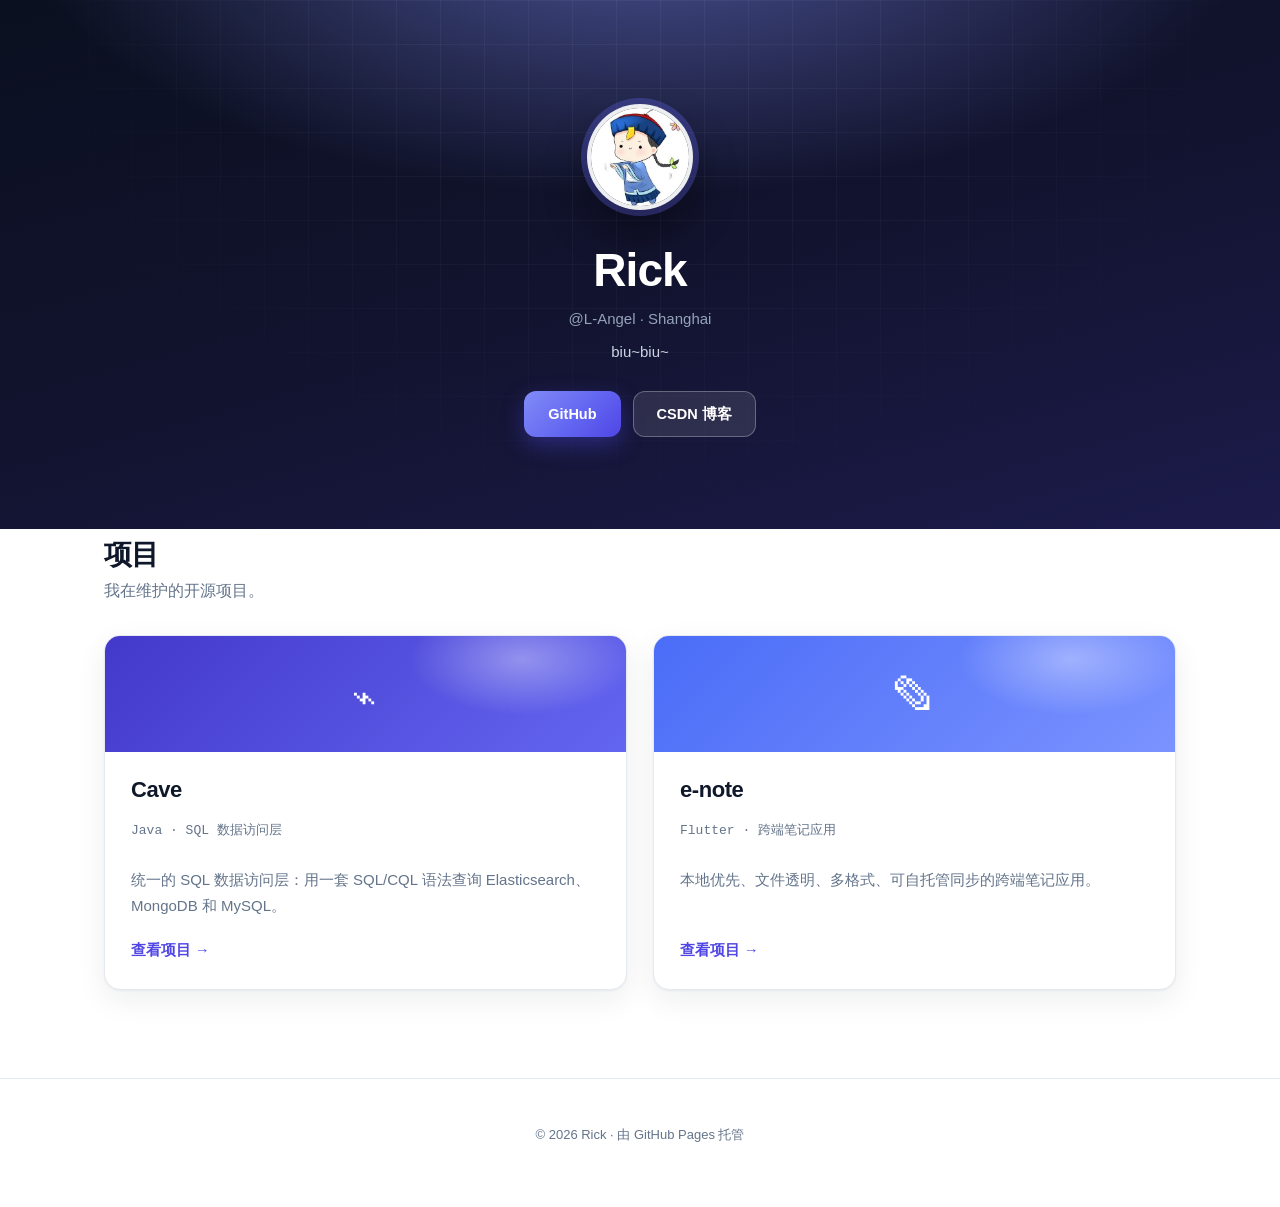
==== commit 27dc9965: "重构视觉：深色渐变 Hero + 卡片封面 + 品牌色，提升整体质感" ====
--- a/index.html
+++ b/index.html
@@ -14,7 +14,7 @@
     <p class="handle">@L-Angel · Shanghai</p>
     <p class="bio">biu~biu~</p>
     <div class="links">
-      <a class="btn" href="https://github.com/L-Angel">GitHub</a>
+      <a class="btn primary" href="https://github.com/L-Angel">GitHub</a>
       <a class="btn ghost" href="https://blog.csdn.net/u013542440">CSDN 博客</a>
     </div>
   </header>
@@ -27,20 +27,24 @@
       </div>
 
       <div class="projects-grid">
-        <a class="project" href="cave/">
-          <div class="mark" style="background:#4338ca">⌁</div>
-          <h3>Cave</h3>
-          <p class="tag">Java · SQL 数据访问层</p>
-          <p class="desc">统一的 SQL 数据访问层：用一套 SQL/CQL 语法查询 Elasticsearch、MongoDB 和 MySQL。</p>
-          <span class="go">查看项目 →</span>
+        <a class="project" href="cave/" style="--c1:#4338ca;--c2:#6366f1">
+          <div class="cover">⌁</div>
+          <div class="body">
+            <h3>Cave</h3>
+            <p class="tag">Java · SQL 数据访问层</p>
+            <p class="desc">统一的 SQL 数据访问层：用一套 SQL/CQL 语法查询 Elasticsearch、MongoDB 和 MySQL。</p>
+            <span class="go">查看项目 →</span>
+          </div>
         </a>
 
-        <a class="project" href="enote/">
-          <div class="mark" style="background:#4A6CF7">✎</div>
-          <h3>e-note</h3>
-          <p class="tag">Flutter · 跨端笔记应用</p>
-          <p class="desc">本地优先、文件透明、多格式、可自托管同步的跨端笔记应用。</p>
-          <span class="go">查看项目 →</span>
+        <a class="project" href="enote/" style="--c1:#4A6CF7;--c2:#7b93ff">
+          <div class="cover">✎</div>
+          <div class="body">
+            <h3>e-note</h3>
+            <p class="tag">Flutter · 跨端笔记应用</p>
+            <p class="desc">本地优先、文件透明、多格式、可自托管同步的跨端笔记应用。</p>
+            <span class="go">查看项目 →</span>
+          </div>
         </a>
       </div>
     </section>
--- a/styles.css
+++ b/styles.css
@@ -1,17 +1,27 @@
+/* ============================================================
+   Rick's OSS portal — shared stylesheet
+   ============================================================ */
+
 :root {
-  --bg: #f6f8fa;
+  --bg: #ffffff;
+  --bg-soft: #f8fafc;
   --surface: #ffffff;
-  --border: #d0d7de;
-  --text: #1f2328;
-  --muted: #59636e;
-  --accent: #0969da;
-  --accent-soft: #eef4ff;
-  --radius: 14px;
-  --maxw: 1080px;
+  --border: #e5e9f0;
+  --text: #0f172a;
+  --muted: #64748b;
+  --muted-2: #94a3b8;
+  --accent: #4f46e5;
+  --accent-soft: #eef2ff;
+  --radius: 16px;
+  --maxw: 1120px;
   --mono: ui-monospace, SFMono-Regular, "SF Mono", Menlo, Consolas, monospace;
+  --shadow: 0 1px 2px rgba(15, 23, 42, .05), 0 10px 30px rgba(15, 23, 42, .07);
+  --shadow-lg: 0 18px 50px rgba(15, 23, 42, .14);
 }
 
 * { box-sizing: border-box; }
+
+html { scroll-behavior: smooth; }
 
 html, body { margin: 0; padding: 0; }
 
@@ -20,41 +30,62 @@
     "Hiragino Sans GB", "Microsoft YaHei", Helvetica, Arial, sans-serif;
   background: var(--bg);
   color: var(--text);
-  line-height: 1.65;
+  line-height: 1.7;
   -webkit-font-smoothing: antialiased;
+  text-rendering: optimizeLegibility;
 }
 
 a { color: var(--accent); text-decoration: none; }
 a:hover { text-decoration: underline; }
 
-.wrap { max-width: var(--maxw); margin: 0 auto; padding: 0 20px; }
-
-/* ---------- Buttons & badges ---------- */
+.wrap { max-width: var(--maxw); margin: 0 auto; padding: 0 24px; }
+
+h1, h2, h3 { letter-spacing: -0.02em; line-height: 1.25; }
+
+/* ---------------- Buttons ---------------- */
 .btn {
-  display: inline-block;
-  padding: 10px 22px;
-  border-radius: 10px;
-  background: #1f2328;
+  display: inline-flex;
+  align-items: center;
+  gap: 8px;
+  padding: 11px 24px;
+  border-radius: 12px;
+  background: var(--text);
   color: #fff;
   font-weight: 600;
-  font-size: 14px;
-}
-.btn:hover { background: #2d333b; text-decoration: none; }
-.btn.primary { background: var(--accent); }
-.btn.primary:hover { background: color-mix(in srgb, var(--accent) 85%, #000); }
+  font-size: 14.5px;
+  transition: transform .15s ease, filter .15s ease, box-shadow .15s ease;
+  white-space: nowrap;
+}
+.btn:hover { text-decoration: none; transform: translateY(-1px); }
+.btn.primary {
+  background: linear-gradient(135deg, #818cf8 0%, #6366f1 55%, #4f46e5 100%);
+  box-shadow: 0 8px 22px rgba(79, 70, 229, .38);
+}
+.btn.primary:hover { filter: brightness(1.05); }
 .btn.ghost {
-  background: var(--surface);
+  background: #fff;
   color: var(--text);
   box-shadow: inset 0 0 0 1px var(--border);
 }
-.btn.ghost:hover { background: #f0f3f6; }
-
+.btn.ghost:hover { background: var(--bg-soft); }
+
+/* On dark/gradient heroes, ghost buttons go translucent white */
+.hero .btn.ghost,
+.promo-hero .btn.ghost {
+  background: rgba(255, 255, 255, .10);
+  color: #fff;
+  box-shadow: inset 0 0 0 1px rgba(255, 255, 255, .28);
+}
+.hero .btn.ghost:hover,
+.promo-hero .btn.ghost:hover { background: rgba(255, 255, 255, .18); }
+
+/* ---------------- Badges ---------------- */
 .badges { display: flex; flex-wrap: wrap; gap: 8px; justify-content: center; }
 .badge {
   display: inline-flex;
   align-items: center;
   gap: 6px;
-  padding: 4px 12px;
+  padding: 5px 13px;
   border-radius: 999px;
   background: var(--surface);
   color: var(--muted);
@@ -63,190 +94,280 @@
 }
 .badge b { color: var(--text); font-weight: 600; }
 
-/* ---------- Portal hero ---------- */
+.hero .badge,
+.promo-hero .badge {
+  background: rgba(255, 255, 255, .12);
+  color: rgba(255, 255, 255, .9);
+  box-shadow: inset 0 0 0 1px rgba(255, 255, 255, .22);
+}
+.hero .badge b,
+.promo-hero .badge b { color: #fff; }
+
+/* ---------------- Portal hero (dark) ---------------- */
 .hero {
+  position: relative;
   text-align: center;
-  padding: 64px 20px 48px;
-  background: linear-gradient(180deg, #ffffff 0%, var(--bg) 100%);
-}
+  padding: 104px 20px 92px;
+  color: #f8fafc;
+  overflow: hidden;
+  background:
+    radial-gradient(1000px 460px at 50% -90px, rgba(129, 140, 248, .55), transparent 62%),
+    linear-gradient(165deg, #0b1020 0%, #12132e 50%, #1c1b4b 100%);
+}
+.hero::before {
+  content: "";
+  position: absolute;
+  inset: 0;
+  background-image:
+    linear-gradient(rgba(255, 255, 255, .045) 1px, transparent 1px),
+    linear-gradient(90deg, rgba(255, 255, 255, .045) 1px, transparent 1px);
+  background-size: 44px 44px;
+  -webkit-mask-image: radial-gradient(ellipse at 50% 0%, #000 25%, transparent 72%);
+  mask-image: radial-gradient(ellipse at 50% 0%, #000 25%, transparent 72%);
+  pointer-events: none;
+}
+.hero > * { position: relative; z-index: 1; }
+
 .avatar {
-  width: 96px; height: 96px;
+  width: 106px;
+  height: 106px;
   border-radius: 50%;
-  border: 3px solid #fff;
-  box-shadow: 0 0 0 1px var(--border), 0 8px 24px rgba(31,35,40,.12);
-  background: #eaeef2;
-}
-.hero h1 { margin: 16px 0 0; font-size: 30px; letter-spacing: .5px; }
-.handle { margin: 4px 0 0; color: var(--muted); font-size: 15px; }
-.bio { margin: 6px 0 0; color: var(--muted); font-size: 15px; }
-.links { margin-top: 20px; display: flex; gap: 12px; justify-content: center; }
-
-/* ---------- Portal project cards ---------- */
-.section { max-width: var(--maxw); margin: 0 auto; padding: 8px 20px 64px; }
-.section-head h2 { margin: 0 0 4px; font-size: 24px; }
-.section-head p { margin: 0 0 24px; color: var(--muted); font-size: 15px; }
-
-.projects-grid { display: grid; grid-template-columns: repeat(auto-fit, minmax(320px, 1fr)); gap: 20px; }
+  object-fit: cover;
+  border: 4px solid rgba(255, 255, 255, .92);
+  box-shadow: 0 0 0 6px rgba(99, 102, 241, .30), 0 22px 44px rgba(0, 0, 0, .42);
+  background: #1e293b;
+}
+.hero h1 { margin: 24px 0 0; font-size: 46px; color: #fff; }
+.handle { margin: 6px 0 0; color: #94a3b8; font-size: 15px; }
+.bio { margin: 8px 0 0; color: #cbd5e1; font-size: 15px; }
+.links { margin-top: 26px; display: flex; gap: 12px; justify-content: center; flex-wrap: wrap; }
+
+/* ---------------- Portal projects ---------------- */
+.section { max-width: var(--maxw); margin: 0 auto; padding: 8px 24px 88px; }
+.section-head h2 { margin: 0 0 6px; font-size: 28px; }
+.section-head p { margin: 0 0 30px; color: var(--muted); font-size: 15.5px; }
+
+.projects-grid {
+  display: grid;
+  grid-template-columns: repeat(auto-fit, minmax(340px, 1fr));
+  gap: 26px;
+}
 
 .project {
-  display: block;
+  display: flex;
+  flex-direction: column;
   background: var(--surface);
   border: 1px solid var(--border);
   border-radius: var(--radius);
-  padding: 26px;
+  overflow: hidden;
+  box-shadow: var(--shadow);
   color: var(--text);
+  transition: transform .18s ease, box-shadow .18s ease;
+}
+.project:hover { transform: translateY(-5px); box-shadow: var(--shadow-lg); text-decoration: none; }
+
+.project .cover {
+  height: 116px;
+  display: flex;
+  align-items: center;
+  justify-content: center;
+  font-size: 46px;
+  color: #fff;
+  background: linear-gradient(135deg, var(--c1, #4338ca), var(--c2, #6366f1));
   position: relative;
+}
+.project .cover::after {
+  content: "";
+  position: absolute;
+  inset: 0;
+  background: radial-gradient(160px 80px at 80% 20%, rgba(255, 255, 255, .35), transparent 70%);
+  pointer-events: none;
+}
+.project .body { padding: 24px 26px 26px; display: flex; flex-direction: column; flex: 1; }
+.project h3 { margin: 0 0 4px; font-size: 22px; }
+.project .tag { color: var(--muted); font-size: 13px; font-family: var(--mono); }
+.project .desc { margin: 12px 0 20px; color: var(--muted); font-size: 15px; }
+.project .go { margin-top: auto; font-weight: 600; font-size: 14.5px; color: var(--accent); }
+
+/* ---------------- Promo hero (branded gradient) ---------------- */
+.promo-hero {
+  position: relative;
+  text-align: center;
+  padding: 92px 20px 76px;
+  color: #fff;
   overflow: hidden;
-  transition: transform .12s ease, box-shadow .12s ease;
-}
-.project:hover { transform: translateY(-3px); box-shadow: 0 10px 28px rgba(31,35,40,.12); text-decoration: none; }
-.project .mark {
-  width: 48px; height: 48px;
-  border-radius: 12px;
-  display: grid; place-items: center;
-  font-weight: 700; font-size: 20px;
-  color: #fff;
-  margin-bottom: 16px;
-}
-.project h3 { margin: 0 0 6px; font-size: 20px; }
-.project .tag { color: var(--muted); font-size: 13px; font-family: var(--mono); }
-.project .desc { margin: 12px 0 18px; color: var(--muted); font-size: 15px; }
-.project .go { font-weight: 600; font-size: 14px; }
-
-/* ---------- Promo hero ---------- */
-.promo-hero {
-  text-align: center;
-  padding: 72px 20px 56px;
   background:
-    radial-gradient(900px 360px at 50% -80px, var(--accent-soft), transparent 70%),
-    linear-gradient(180deg, #ffffff 0%, var(--bg) 100%);
-}
-.promo-hero .kicker { color: var(--accent); font-weight: 700; font-size: 14px; letter-spacing: 2px; text-transform: uppercase; }
-.promo-hero h1 { margin: 12px 0 0; font-size: 44px; line-height: 1.15; }
-.promo-hero .subtitle { margin: 16px auto 0; max-width: 720px; color: var(--muted); font-size: 18px; }
-.promo-hero .actions { margin-top: 26px; display: flex; gap: 12px; justify-content: center; flex-wrap: wrap; }
-.promo-hero .badges { margin-top: 22px; }
-
-/* ---------- Trust bar ---------- */
-.trust { display: flex; flex-wrap: wrap; gap: 12px; justify-content: center; margin: 0 0 8px; }
+    radial-gradient(900px 420px at 50% -70px, rgba(255, 255, 255, .20), transparent 62%),
+    linear-gradient(160deg, rgba(255, 255, 255, .12) 0%, rgba(0, 0, 0, .30) 100%),
+    var(--accent);
+}
+.promo-hero > * { position: relative; z-index: 1; }
+.promo-hero .kicker {
+  color: rgba(255, 255, 255, .8);
+  font-weight: 700;
+  font-size: 13px;
+  letter-spacing: 3px;
+  text-transform: uppercase;
+}
+.promo-hero h1 { margin: 14px 0 0; font-size: 50px; color: #fff; }
+.promo-hero .subtitle {
+  margin: 18px auto 0;
+  max-width: 760px;
+  color: rgba(255, 255, 255, .9);
+  font-size: 19px;
+}
+.promo-hero .subtitle strong { color: #fff; }
+.actions { display: flex; gap: 12px; flex-wrap: wrap; }
+.promo-hero .actions { margin-top: 30px; justify-content: center; }
+.promo-hero .btn.primary { background: #fff; color: var(--accent); box-shadow: 0 10px 26px rgba(0, 0, 0, .18); }
+.promo-hero .btn.primary:hover { background: #f1f5f9; }
+
+/* Trust pills inside the promo hero */
+.promo-hero .trust { margin: 30px 0 0; }
+.trust { display: flex; flex-wrap: wrap; gap: 10px; justify-content: center; }
 .trust span {
-  background: var(--surface);
-  border: 1px solid var(--border);
+  background: rgba(255, 255, 255, .14);
+  border: 1px solid rgba(255, 255, 255, .26);
   border-radius: 999px;
   padding: 8px 18px;
   font-size: 14px;
   font-weight: 600;
-  color: var(--text);
-}
-
-/* ---------- Generic sections ---------- */
-.block { padding: 40px 0; border-top: 1px solid var(--border); }
-.block h2 { font-size: 26px; margin: 0 0 6px; }
-.block .lead { color: var(--muted); margin: 0 0 24px; font-size: 15px; }
-
-.feature-grid { display: grid; grid-template-columns: repeat(auto-fill, minmax(240px, 1fr)); gap: 16px; }
+  color: #fff;
+}
+
+/* ---------------- Content blocks ---------------- */
+.block { padding: 52px 0; border-top: 1px solid var(--border); }
+.block:first-of-type { border-top: none; }
+.block h2 { font-size: 28px; margin: 0 0 6px; }
+.block .lead { color: var(--muted); margin: 0 0 26px; font-size: 15.5px; }
+
+.feature-grid {
+  display: grid;
+  grid-template-columns: repeat(auto-fill, minmax(248px, 1fr));
+  gap: 16px;
+}
 .feature {
   background: var(--surface);
   border: 1px solid var(--border);
-  border-radius: var(--radius);
-  padding: 20px;
-}
-.feature h3 { margin: 0 0 8px; font-size: 16px; }
+  border-radius: 14px;
+  padding: 22px;
+  box-shadow: var(--shadow);
+  transition: transform .15s ease, box-shadow .15s ease;
+}
+.feature:hover { transform: translateY(-2px); box-shadow: var(--shadow-lg); }
+.feature h3 { margin: 0 0 8px; font-size: 16.5px; color: var(--text); }
 .feature p { margin: 0; color: var(--muted); font-size: 14px; }
 
-/* ---------- Architecture diagram ---------- */
+/* ---------------- Architecture diagram ---------------- */
 .arch {
-  background: #0d1117;
+  background: #0b1020;
   color: #c9d1d9;
   border-radius: var(--radius);
-  padding: 26px 28px;
+  padding: 28px 30px;
   font-family: var(--mono);
   font-size: 13.5px;
-  line-height: 1.7;
+  line-height: 1.75;
   overflow-x: auto;
-}
-.arch .row { display: flex; align-items: center; gap: 10px; white-space: nowrap; }
-.arch .arrow { color: #8b949e; }
+  box-shadow: var(--shadow);
+}
+.arch .row { display: flex; align-items: center; flex-wrap: wrap; gap: 8px; }
+.arch .arrow { color: #64748b; }
 .arch .node {
-  background: #161b22;
-  border: 1px solid #30363d;
+  background: #161b2e;
+  border: 1px solid #2b3352;
   border-radius: 8px;
   padding: 4px 12px;
   color: #e6edf3;
 }
-.arch .node.hl { border-color: var(--accent); color: #fff; }
-.arch .note { color: #8b949e; font-size: 12px; margin-top: 10px; }
-
-/* ---------- Code ---------- */
+.arch .node.hl { border-color: #6366f1; color: #fff; background: #1e1b4b; }
+.arch .note { color: #64748b; font-size: 12px; margin-top: 12px; }
+
+/* ---------------- Code ---------------- */
 pre.code {
-  background: #0d1117;
+  background: #0b1020;
   color: #e6edf3;
   border-radius: var(--radius);
-  padding: 18px 22px;
+  padding: 20px 24px;
   overflow-x: auto;
   font-family: var(--mono);
   font-size: 13px;
-  line-height: 1.6;
-}
-pre.code .c { color: #8b949e; }
-pre.code .k { color: #ff7b72; }
+  line-height: 1.65;
+  box-shadow: var(--shadow);
+}
+pre.code .c { color: #64748b; }
+pre.code .k { color: #f472b6; }
 pre.code .s { color: #a5d6ff; }
 
-/* ---------- Tables ---------- */
-table.cap { width: 100%; border-collapse: collapse; background: var(--surface); border-radius: var(--radius); overflow: hidden; box-shadow: inset 0 0 0 1px var(--border); font-size: 14px; }
-table.cap th, table.cap td { padding: 10px 14px; text-align: left; border-bottom: 1px solid var(--border); }
-table.cap th { background: #f6f8fa; font-weight: 600; }
+/* ---------------- Tables ---------------- */
+table.cap {
+  width: 100%;
+  border-collapse: collapse;
+  background: var(--surface);
+  border-radius: var(--radius);
+  overflow: hidden;
+  box-shadow: var(--shadow);
+  font-size: 14px;
+}
+table.cap th, table.cap td { padding: 11px 15px; text-align: left; border-bottom: 1px solid var(--border); }
+table.cap th { background: var(--bg-soft); font-weight: 600; }
 table.cap tr:last-child td { border-bottom: none; }
-table.cap .yes { color: #1a7f37; font-weight: 700; }
-table.cap .no { color: #cf222e; font-weight: 700; }
-
-/* ---------- FAQ ---------- */
-.faq { max-width: 760px; }
+table.cap .yes { color: #15803d; font-weight: 700; }
+table.cap .no { color: #dc2626; font-weight: 700; }
+
+/* ---------------- FAQ ---------------- */
+.faq { max-width: 780px; }
 .faq details {
   background: var(--surface);
   border: 1px solid var(--border);
-  border-radius: var(--radius);
-  padding: 16px 20px;
+  border-radius: 14px;
+  padding: 16px 22px;
   margin-bottom: 12px;
+  box-shadow: var(--shadow);
 }
 .faq summary { cursor: pointer; font-weight: 600; font-size: 15px; }
 .faq details p { margin: 10px 0 0; color: var(--muted); font-size: 14px; }
 
-/* ---------- Platforms ---------- */
+/* ---------------- Platforms ---------------- */
 .platforms { display: flex; flex-wrap: wrap; gap: 10px; }
 .platforms span {
   background: var(--accent-soft);
   color: var(--accent);
-  border: 1px solid color-mix(in srgb, var(--accent) 25%, transparent);
-  border-radius: 8px;
-  padding: 8px 16px;
+  border: 1px solid rgba(79, 70, 229, .22);
+  border-radius: 10px;
+  padding: 9px 18px;
   font-weight: 600;
   font-size: 14px;
 }
 
-/* ---------- Note / callout ---------- */
+/* ---------------- Callout ---------------- */
 .callout {
   border-left: 4px solid var(--accent);
   background: var(--accent-soft);
   border-radius: 0 var(--radius) var(--radius) 0;
-  padding: 14px 18px;
+  padding: 16px 20px;
   color: var(--text);
   font-size: 14px;
-  margin: 16px 0;
-}
-
-/* ---------- Footer ---------- */
+  margin: 18px 0;
+}
+.callout strong { color: var(--text); }
+
+/* ---------------- Footer ---------------- */
 footer {
   text-align: center;
-  padding: 28px 20px 44px;
+  padding: 32px 20px 48px;
   color: var(--muted);
   font-size: 13px;
   border-top: 1px solid var(--border);
 }
 footer a { color: var(--muted); }
-.back { display: inline-block; margin-bottom: 12px; font-size: 14px; }
+.back { display: inline-block; margin-bottom: 12px; font-size: 14px; font-weight: 600; }
 
 @media (max-width: 640px) {
-  .promo-hero h1 { font-size: 32px; }
-  .arch .row { flex-wrap: wrap; }
-}
+  .hero { padding: 72px 18px 64px; }
+  .hero h1 { font-size: 36px; }
+  .promo-hero { padding: 68px 18px 56px; }
+  .promo-hero h1 { font-size: 34px; }
+  .promo-hero .subtitle { font-size: 16.5px; }
+  .section { padding: 0 18px 64px; }
+  .block { padding: 40px 0; }
+}
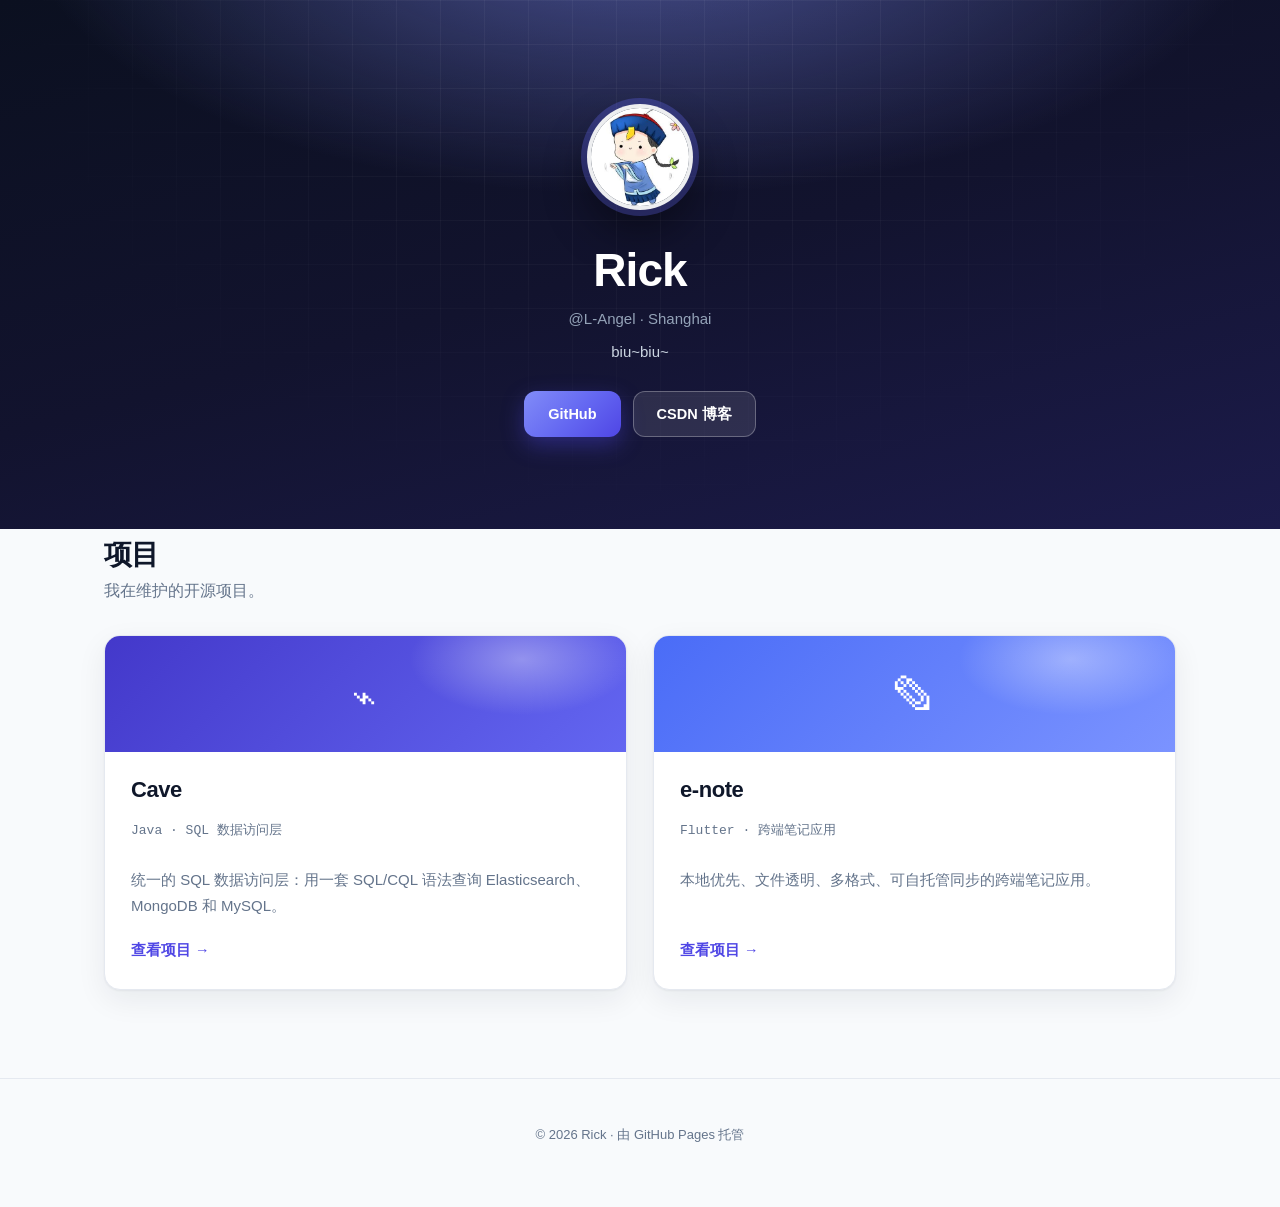
==== commit 61263b86: "为样式表加版本参数，避免 CDN 缓存旧样式" ====
--- a/index.html
+++ b/index.html
@@ -5,7 +5,7 @@
   <meta name="viewport" content="width=device-width, initial-scale=1">
   <title>Rick · 开源项目</title>
   <meta name="description" content="Rick（L-Angel）的开源项目门户：Cave 与 e-note。">
-  <link rel="stylesheet" href="styles.css">
+  <link rel="stylesheet" href="styles.css?v=3">
 </head>
 <body>
   <header class="hero">
--- a/styles.css
+++ b/styles.css
@@ -3,8 +3,8 @@
    ============================================================ */
 
 :root {
-  --bg: #ffffff;
-  --bg-soft: #f8fafc;
+  --bg: #f8fafc;
+  --bg-soft: #f1f5f9;
   --surface: #ffffff;
   --border: #e5e9f0;
   --text: #0f172a;
